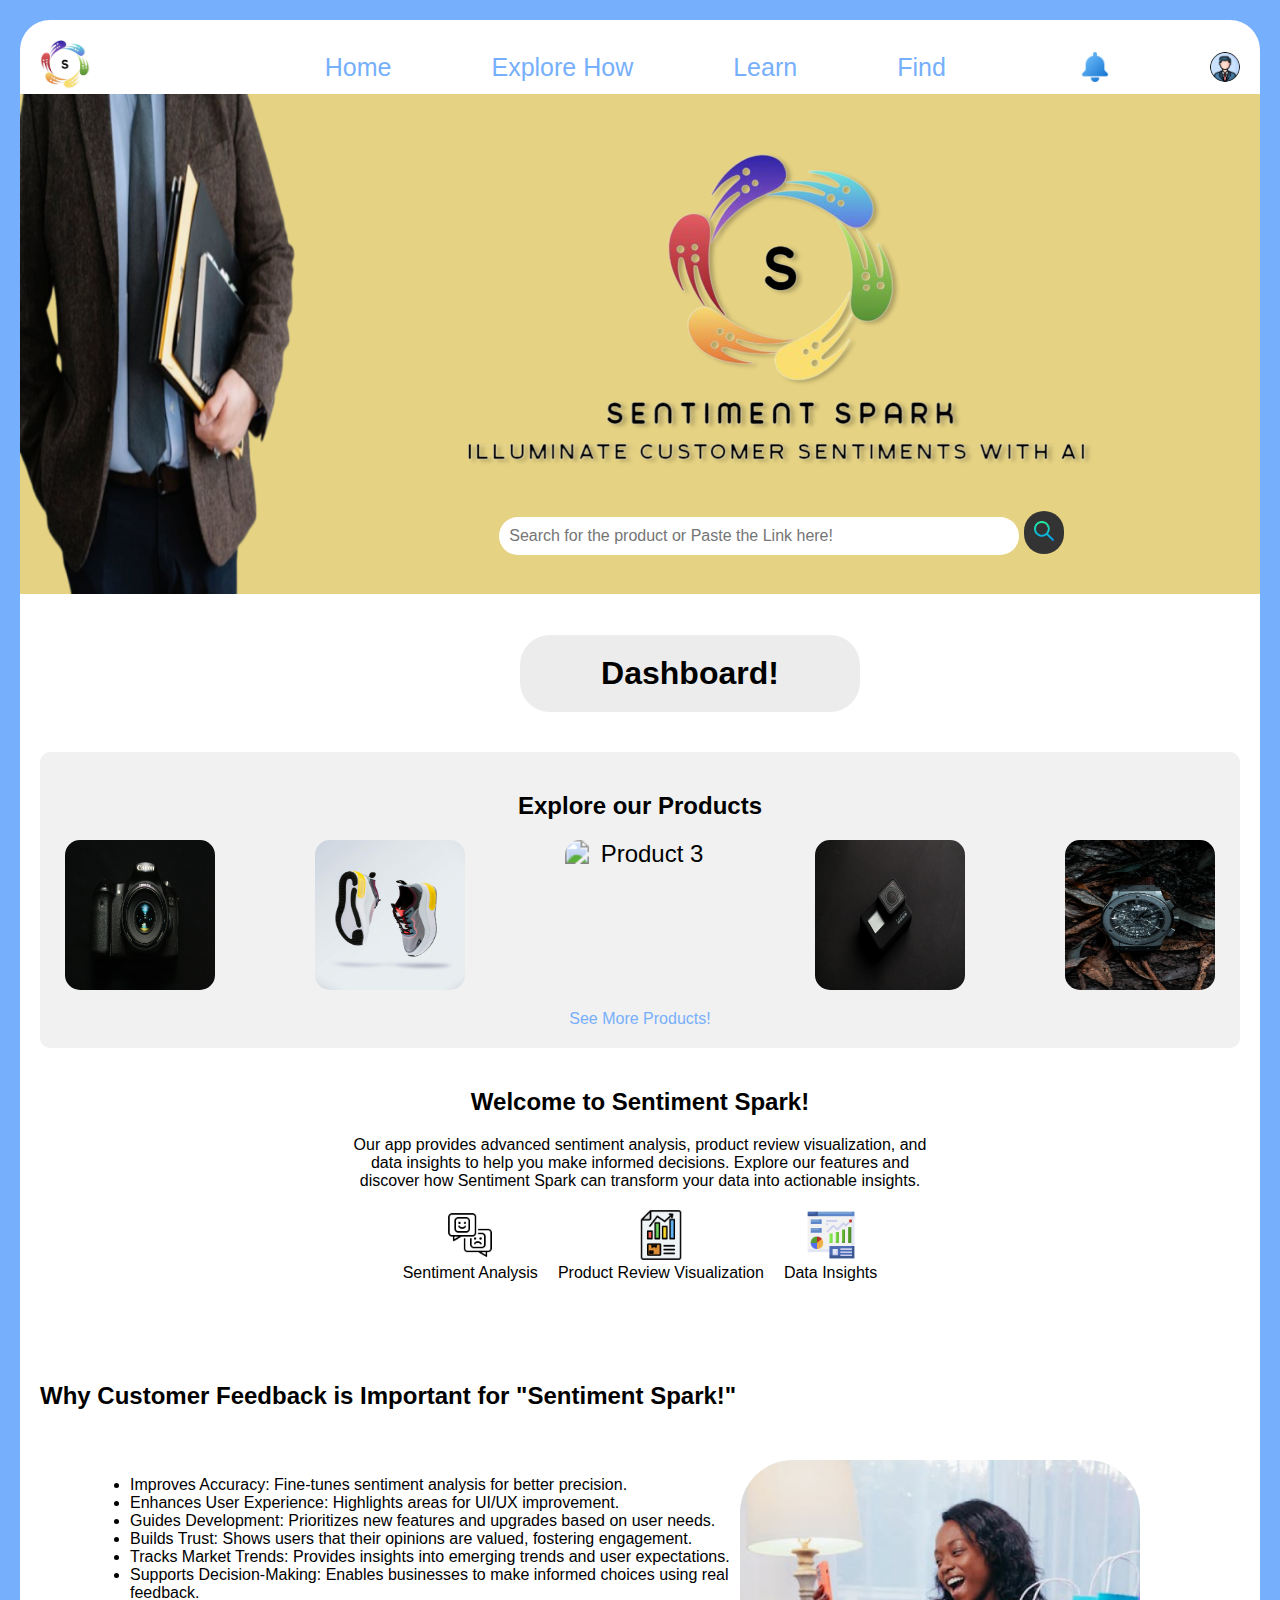
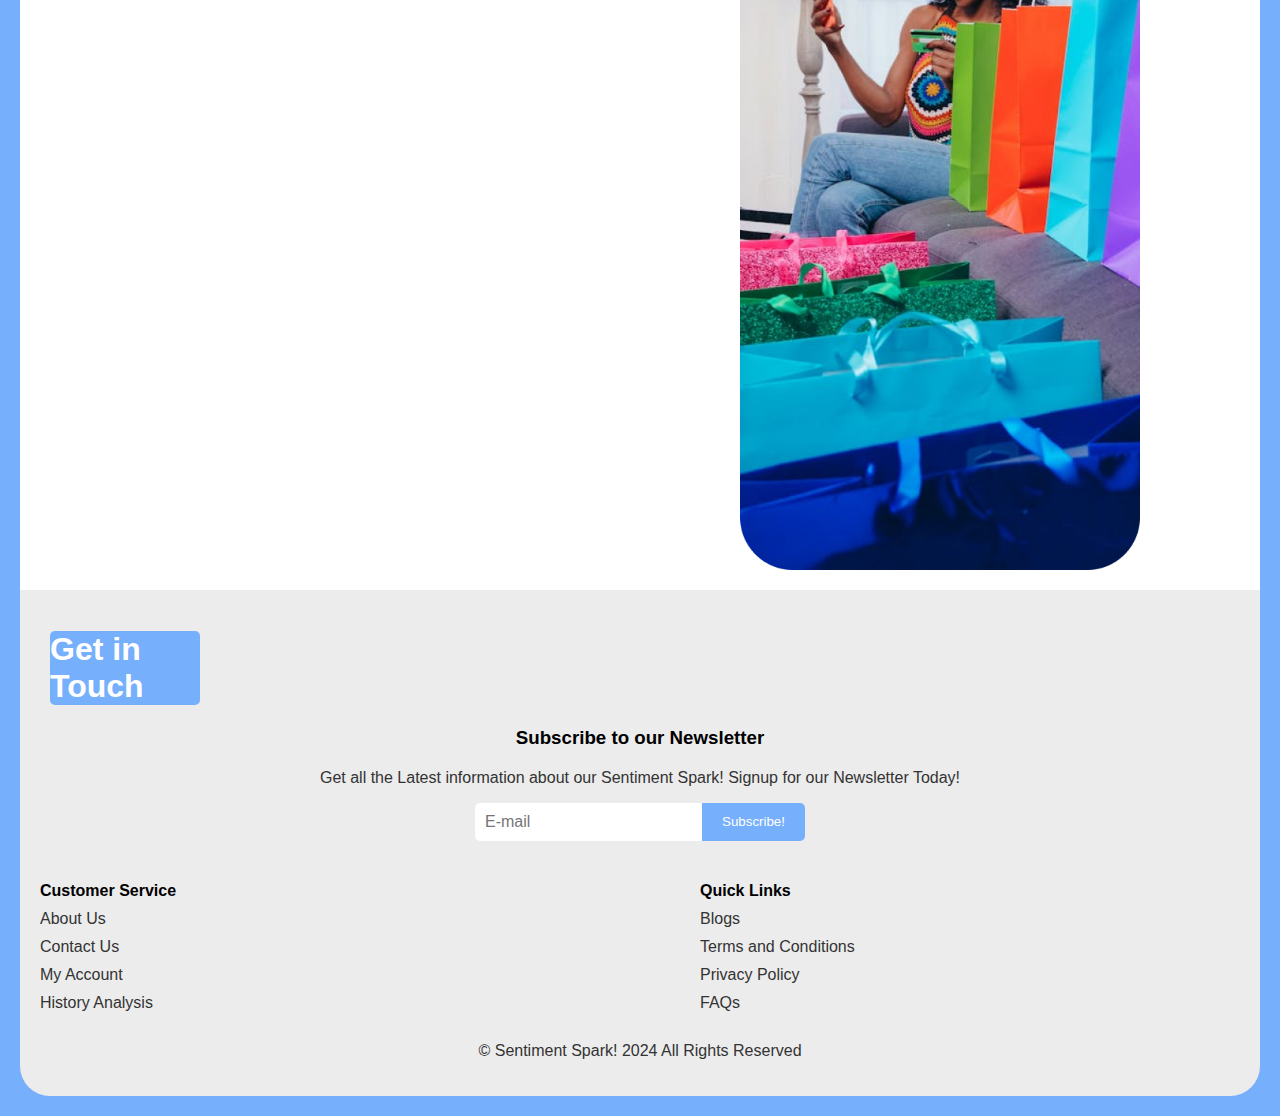
==== home.html @ 4e66d576 "Home page added draft 1" ====
<!DOCTYPE html>
<html lang="en">
<head>
    <meta charset="UTF-8">
    <meta name="viewport" content="width=device-width, initial-scale=1.0">
    <title>Sentiment Spark</title>
    <link rel="stylesheet" href="css/homeStyle.css">
</head>
<body>
    <div class="outer-container">
        <header>
            <nav>
                <div class="logo">
                    <img src="img/logoSmall.png" alt="Sentiment Spark Logo">
                </div>
                <ul>
                    <li><a href="#">Home</a></li>
                    <li><a href="#">Explore How</a></li>
                    <li><a href="#">Learn</a></li>
                    <li><a href="#">Find</a></li>
                </ul>
                <div class="nav-icons">
                    <img src="img/notificationIcon.png" alt="Notification Icon" class="notification-icon">
                    <img src="img/profileIcon.png" alt="Profile Icon" class="profile-icon">
                </div>
            </nav>
            <div class="header-content">
                <div class="header-content-left">
                    <img src="img/manIcon.png" alt="Man Icon" class="man-icon">
                </div>
                <div class="header-content-center">
                    <img src="img/logo.png" alt="Header Image" class="header-image">
                    <div class="search-box">
                        <input type="text" placeholder="Search for the product or Paste the Link here!">
                        <button type="submit"><img src="img/searchIcon.png" alt="Search"></button>
                    </div>
                </div>
            </div>
        </header>
        

        <main>

            <section class="dashboard">
                <h1>Dashboard!</h1>
            </section>
            <section class="explore-products">
                <h2>Explore our Products</h2>
                <div class="products">
                    <img src="img/product1.png" alt="Product 1">
                    <img src="img/product2.png" alt="Product 2">
                    <img src="img/product3.png" alt="Product 3">
                    <img src="img/product4.png" alt="Product 4">
                    <img src="img/product5.png" alt="Product 5">
                </div>
                <a href="#">See More Products!</a>
            </section>

            <section class="welcome">
                <h2>Welcome to Sentiment Spark!</h2>
                <p>Our app provides advanced sentiment analysis, product review visualization, and data insights to help you make informed decisions. Explore our features and discover how Sentiment Spark can transform your data into actionable insights.</p>
                <div class="features">
                    <div class="feature">
                        <img src="img/SentimentAnalysisIcon.png" alt="Sentiment Analysis">
                        <p>Sentiment Analysis</p>
                    </div>
                    <div class="feature">
                        <img src="img/VisualizationIcon.png" alt="Product Review Visualization">
                        <p>Product Review Visualization</p>
                    </div>
                    <div class="feature">
                        <img src="img/DataInsightsIcons.png" alt="Data Insights">
                        <p>Data Insights</p>
                    </div>
                </div>
            </section>
            <section class="feedback">
                <h2>Why Customer Feedback is Important for "Sentiment Spark!"</h2>
                <div class="feedback-content">
                    <ul>
                        <li>Improves Accuracy: Fine-tunes sentiment analysis for better precision.</li>
                        <li>Enhances User Experience: Highlights areas for UI/UX improvement.</li>
                        <li>Guides Development: Prioritizes new features and upgrades based on user needs.</li>
                        <li>Builds Trust: Shows users that their opinions are valued, fostering engagement.</li>
                        <li>Tracks Market Trends: Provides insights into emerging trends and user expectations.</li>
                        <li>Supports Decision-Making: Enables businesses to make informed choices using real feedback.</li>
                    </ul>
                    <img src="img/FeedbackImage.png" alt="Feedback Image" class="feedback-image">
                </div>
            </section>
            


        </main>

        <footer>
            <section class="contact">
                <h1>Get in Touch</h1>
            </section>
            <div class="subscribe">
                <h3>Subscribe to our Newsletter</h3>
                <p>Get all the Latest information about our Sentiment Spark! Signup for our Newsletter Today!</p>
                <form>
                    <input type="email" placeholder="E-mail">
                    <button type="submit">Subscribe!</button>
                </form>
            </div>
            <div class="footer-links">
                <div class="customer-service">
                    <h4>Customer Service</h4>
                    <ul>
                        <li><a href="#">About Us</a></li>
                        <li><a href="#">Contact Us</a></li>
                        <li><a href="#">My Account</a></li>
                        <li><a href="#">History Analysis</a></li>
                    </ul>
                </div>
                <div class="quick-links">
                    <h4>Quick Links</h4>
                    <ul>
                        <li><a href="#">Blogs</a></li>
                        <li><a href="#">Terms and Conditions</a></li>
                        <li><a href="#">Privacy Policy</a></li>
                        <li><a href="#">FAQs</a></li>
                    </ul>
                </div>
            </div>
            <p>&copy; Sentiment Spark! 2024 All Rights Reserved</p>
        </footer>
    </div>
    <script src="css/homeStyle.css"></script>
</body>
</html>
---- css/homeStyle.css ----
body {
    font-family: Arial, sans-serif;
    margin: 0;
    padding: 0;
    background-color: #f9f9f9;
}

.outer-container {
    background-color: #76affb;
    padding: 20px;
}

header {
    background-color: #ffffff; 
    padding-top: 20px;
    border-radius: 30px;
}

nav {
    display: flex;
    justify-content: space-between;
    align-items: center;
    max-width: 1200px;
    margin: 0 auto;
    padding: 0 20px;
}

nav .logo img {
    max-height: 50px; 
}

nav ul {
    list-style: none;
    display: flex;
    margin: 0;
    padding: 0;
}

nav ul li {
    margin-left: 100px;
}

nav ul li a {
    text-decoration: none;
    color: #76affb; 
    font-size: 25px;
}

.nav-icons {
    display: flex;
    align-items: center;
}

.notification-icon {
    width: 30px;
    height: 30px;
    margin-right: 100px;
}

.profile-icon {
    width: 30px;
    height: 30px;
    border-radius: 50%;
}
.header-content {
    background-color: #e5d283; 
    padding: 0px;
    text-align: center;
    display: flex;
    align-items: center;
    justify-content: space-between;
}

.header-content-left {
    display: flex;
    align-items: center;
}

.man-icon {
    width: 100%;; 
    height: 500px; 
}

.header-image {
    max-width: 100%;
    height: auto;

}

.search-box {
    display:contents;
    align-items: center;
    margin-top: 20px;
}

.search-box input {
    padding: 10px;
    font-size: 16px;
    border: none;
    border-radius: 30px;
    width: 500px; 
}

.search-box button {
    background-color: #333;
    border: none;
    padding: 10px;
    border-radius: 30px;
}

.search-box button img {
    width: 20px;
    height: 20px;
}

main {
    background-color: #fff;
    padding: 20px;
}

.dashboard h1 {
    background-color: #ececec;
    padding: 20px;
    border-radius: 30px;
    text-align:center;
    width: 300px;
    margin-left: 40%;
}

.explore-products {
    text-align: center;
    margin-top: 40px;
    background-color: #f1f1f1;
    padding: 20px;
    border-radius: 10px;
}

.explore-products h2 {
    margin-bottom: 20px;
}

.explore-products .products {
    display: flex;
    justify-content: center;
    gap: 100px;
}

.explore-products .products img {
    width: 100px;
    height: 100px;
    border-radius: 10px;
    zoom: 150%;
}

.explore-products a {
    display: block;
    margin-top: 20px;
    color: #76affb;
    text-decoration: none;
}

.welcome {
    text-align: center;
    margin-top: 40px;
}

.welcome h2 {
    margin-bottom: 20px;
}

.welcome p {
    max-width: 600px;
    margin: 0 auto;
}

.features {
    display: flex;
    justify-content: center;
    gap: 20px;
    margin-top: 20px;
}

.features .feature {
    text-align: center;
}

.features .feature img {
    width: 50px;
    height: 50px;
}

.feedback h2{
    margin-top: 100px;
    justify-content: space-between;
}

.feedback-content {
    display: flex;
    justify-content: space-between;
    align-items: flex-start;
    margin-top: 50px;
    margin-left: 50px;
}

.feedback-text {
    max-width: 50%;
}

.feedback-text ul {
    list-style: decimal;
    padding: 0;
    margin: 0;
}

.feedback-image {
    max-width: 400px;
    height: auto;
    border-radius: 10px;
    margin-right: 100px;
}


footer {
    background-color: #ececec;
    padding: 20px 0;
    margin-top: 0px;
    border-radius: 0 0 30px 30px;
}

.contact {
    margin-left: 30px;
    width: 150px;
    margin-top: 0px;
}

.contact h1 {
    padding: 0;
    background-color: #76affb;
    border: none;
    color: #fff;
    border-radius: 5px;
}

footer .subscribe {
    text-align: center;
}

footer .subscribe form {
    display: flex;
    justify-content: center;
    margin-top: 10px;
}

footer .subscribe form input {
    padding: 10px;
    font-size: 16px;
    border: none;
    border-radius: 5px 0 0 5px;
}

footer .subscribe form button {
    padding: 10px 20px;
    background-color: #76affb;
    border: none;
    color: #fff;
    border-radius: 0 5px 5px 0;
    cursor: pointer;
}

footer .footer-links {
    display: flex;
    justify-content: space-between;
    max-width: 1200px;
    margin: 20px auto 0;
    padding: 0 20px;
}

footer .footer-links .customer-service,
footer .footer-links .quick-links {
    width: 45%;
}

footer .footer-links h4 {
    margin-bottom: 10px;
}

footer .footer-links ul {
    list-style: none;
    padding: 0;
    margin: 0;
}

footer .footer-links ul li {
    margin-bottom: 10px;
}

footer .footer-links ul li a {
    text-decoration: none;
    color: #333;
}

footer p {
    text-align: center;
    margin-top: 20px;
    color: #333;
}
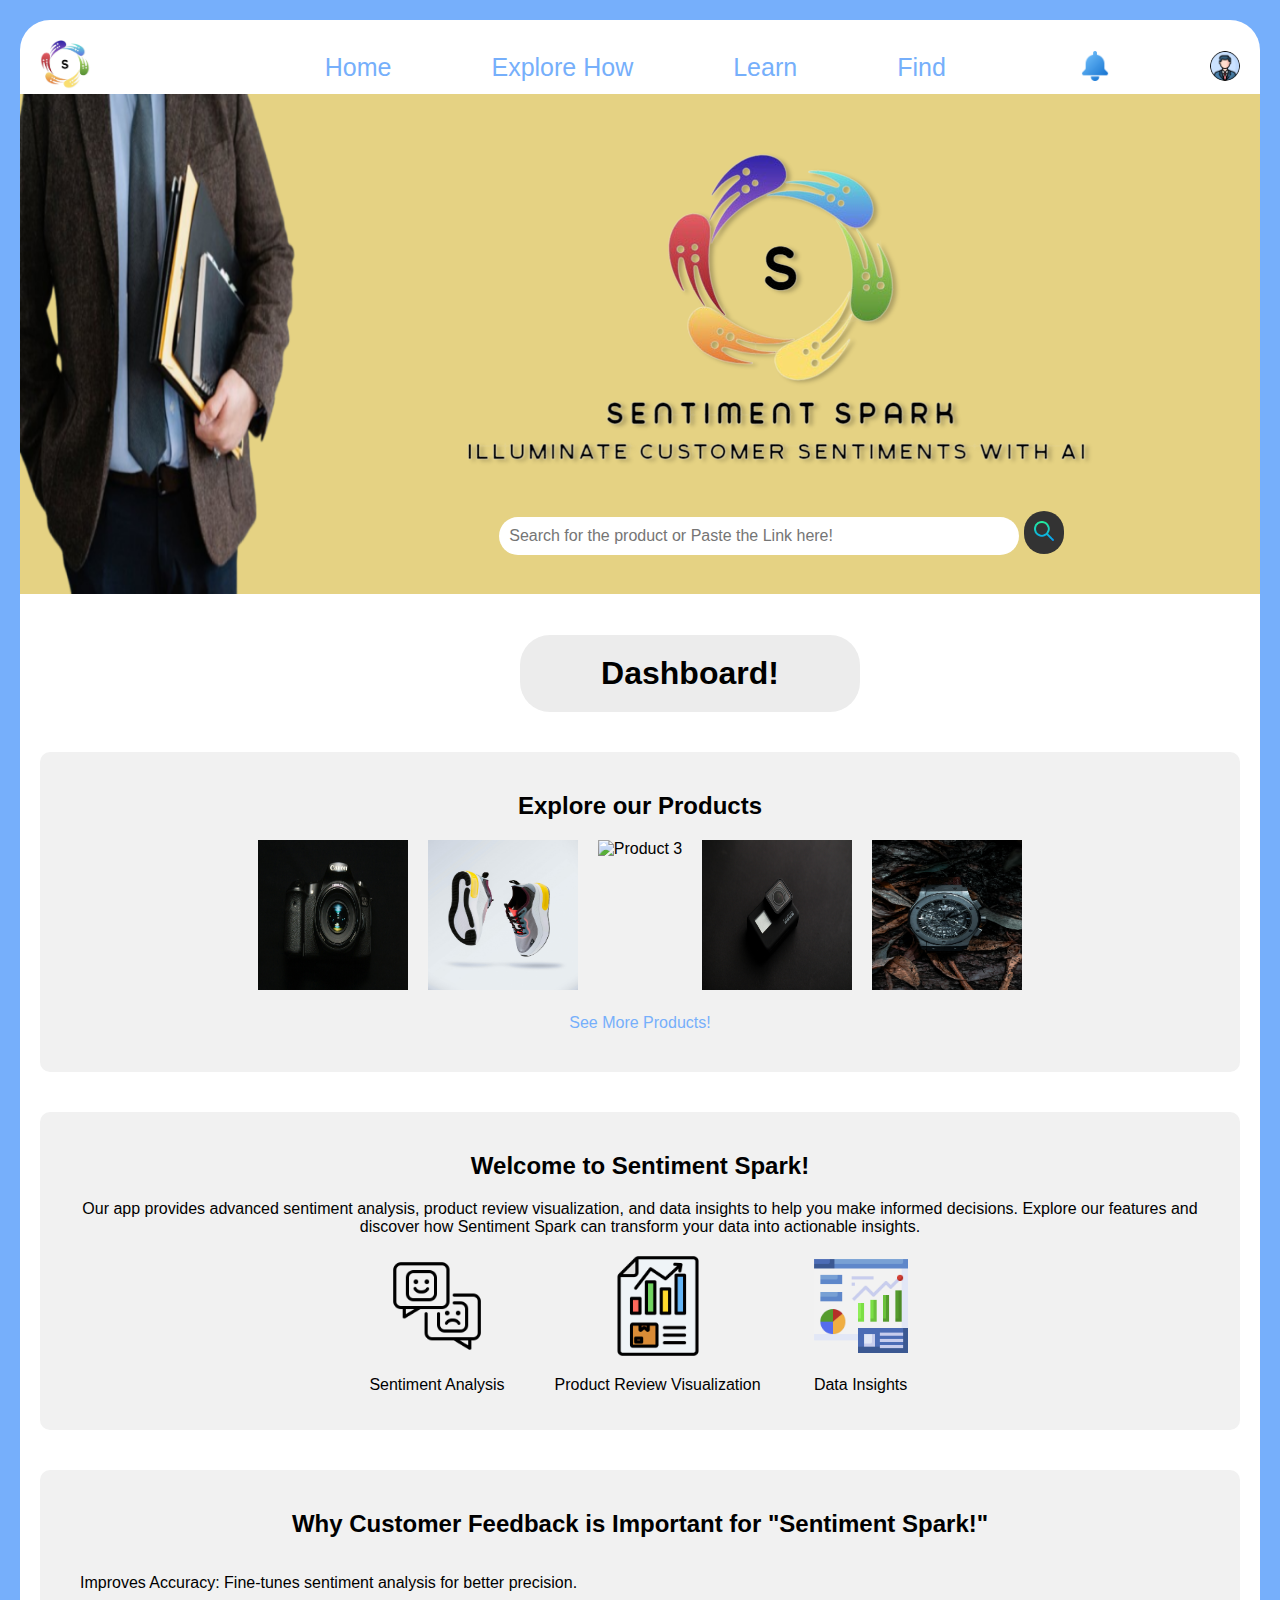
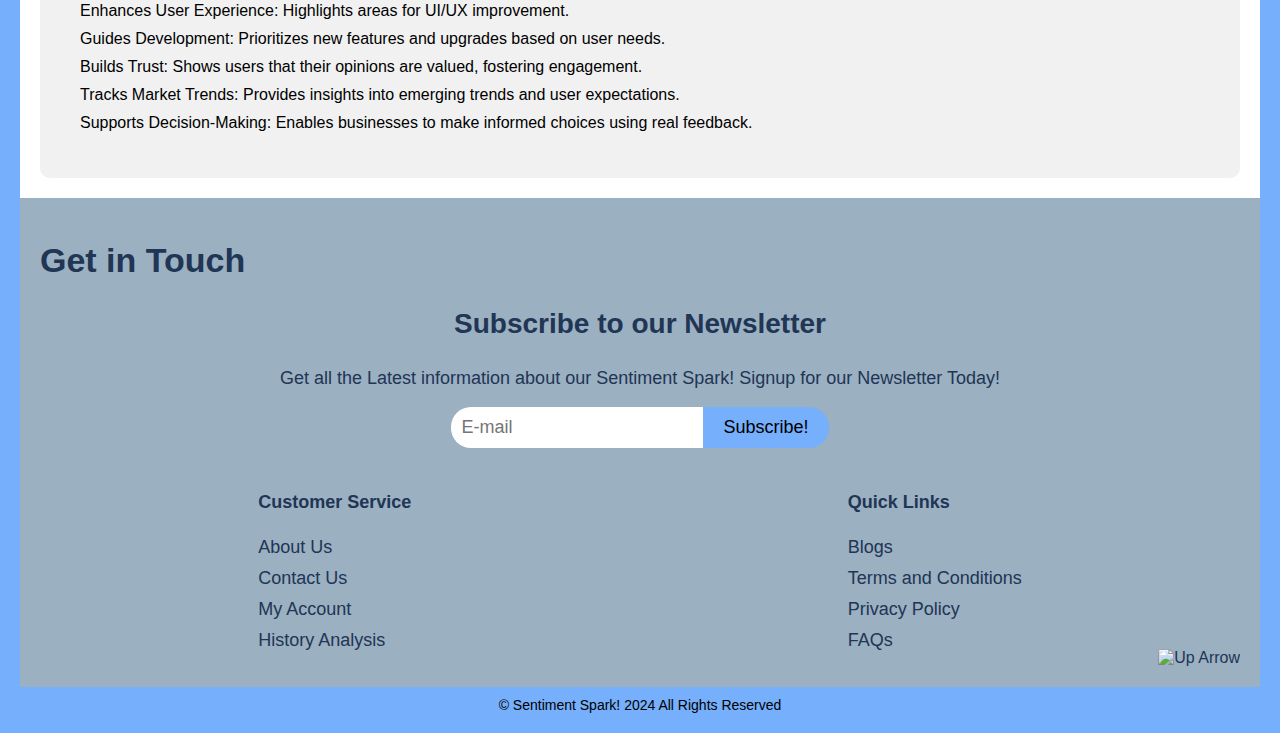
==== commit 0161fcf2: "modified home page final" ====
--- a/home.html
+++ b/home.html
@@ -20,8 +20,12 @@
                     <li><a href="#">Find</a></li>
                 </ul>
                 <div class="nav-icons">
-                    <img src="img/notificationIcon.png" alt="Notification Icon" class="notification-icon">
-                    <img src="img/profileIcon.png" alt="Profile Icon" class="profile-icon">
+                    <button class="icon-button" id="notificationButton">
+                        <img src="img/notificationIcon.png" alt="Notification Icon" class="notification-icon">
+                    </button>
+                    <button class="icon-button" id="profileButton">
+                        <img src="img/profileIcon.png" alt="Profile Icon" class="profile-icon">
+                    </button>
                 </div>
             </nav>
             <div class="header-content">
@@ -37,38 +41,46 @@
                 </div>
             </div>
         </header>
-        
-
         <main>
-
             <section class="dashboard">
                 <h1>Dashboard!</h1>
             </section>
             <section class="explore-products">
                 <h2>Explore our Products</h2>
                 <div class="products">
-                    <img src="img/product1.png" alt="Product 1">
-                    <img src="img/product2.png" alt="Product 2">
-                    <img src="img/product3.png" alt="Product 3">
-                    <img src="img/product4.png" alt="Product 4">
-                    <img src="img/product5.png" alt="Product 5">
+                    <div class="product" data-page="/home2.html">
+                        <img src="img/product1.png" alt="Product 1">
+                    </div>
+                    <div class="product" data-page="/home2.html">
+                        <img src="img/product2.png" alt="Product 2">
+                    </div>
+                    <div class="product" data-page="/home2.html">
+                        <img src="img/product3.png" alt="Product 3">
+                    </div>
+                    <div class="product" data-page="/home2.html">
+                        <img src="img/product4.png" alt="Product 4">
+                    </div>
+                    <div class="product" data-page="/home2.html">
+                        <img src="img/product5.png" alt="Product 5">
+                    </div>
                 </div>
-                <a href="#">See More Products!</a>
+                <a href="/home2.html" id="seeMoreProducts">See More Products!</a>
+                <div class="additional-products" id="additionalProducts"></div>
             </section>
-
+            
             <section class="welcome">
                 <h2>Welcome to Sentiment Spark!</h2>
                 <p>Our app provides advanced sentiment analysis, product review visualization, and data insights to help you make informed decisions. Explore our features and discover how Sentiment Spark can transform your data into actionable insights.</p>
                 <div class="features">
-                    <div class="feature">
+                    <div class="feature" data-page="sentimentAnalysis.html">
                         <img src="img/SentimentAnalysisIcon.png" alt="Sentiment Analysis">
                         <p>Sentiment Analysis</p>
                     </div>
-                    <div class="feature">
+                    <div class="feature" data-page="visualization.html">
                         <img src="img/VisualizationIcon.png" alt="Product Review Visualization">
                         <p>Product Review Visualization</p>
                     </div>
-                    <div class="feature">
+                    <div class="feature" data-page="dataInsights.html">
                         <img src="img/DataInsightsIcons.png" alt="Data Insights">
                         <p>Data Insights</p>
                     </div>
@@ -85,14 +97,9 @@
                         <li>Tracks Market Trends: Provides insights into emerging trends and user expectations.</li>
                         <li>Supports Decision-Making: Enables businesses to make informed choices using real feedback.</li>
                     </ul>
-                    <img src="img/FeedbackImage.png" alt="Feedback Image" class="feedback-image">
                 </div>
             </section>
-            
-
-
         </main>
-
         <footer>
             <section class="contact">
                 <h1>Get in Touch</h1>
@@ -125,9 +132,14 @@
                     </ul>
                 </div>
             </div>
+            <div class="up-arrow">
+                <img src="img/upArrow.png" alt="Up Arrow">
+            </div>
+        </footer>
+        <div class="copyright">
             <p>&copy; Sentiment Spark! 2024 All Rights Reserved</p>
-        </footer>
+        </div>
     </div>
-    <script src="css/homeStyle.css"></script>
+    <script src="js/homeScript.js"></script>
 </body>
 </html>
--- a/css/homeStyle.css
+++ b/css/homeStyle.css
@@ -77,18 +77,17 @@
 }
 
 .man-icon {
-    width: 100%;; 
+    width: 100%; 
     height: 500px; 
 }
 
 .header-image {
     max-width: 100%;
     height: auto;
-
 }
 
 .search-box {
-    display:contents;
+    display: contents;
     align-items: center;
     margin-top: 20px;
 }
@@ -122,7 +121,7 @@
     background-color: #ececec;
     padding: 20px;
     border-radius: 30px;
-    text-align:center;
+    text-align: center;
     width: 300px;
     margin-left: 40%;
 }
@@ -142,152 +141,158 @@
 .explore-products .products {
     display: flex;
     justify-content: center;
-    gap: 100px;
-}
-
-.explore-products .products img {
+    gap: 20px;
+    flex-wrap: wrap;
+}
+
+.explore-products .product img {
+    width: 150px;
+    height: 150px;
+}
+
+.explore-products a {
+    display: block;
+    margin-top: 20px;
+    text-decoration: none;
+    color: #76affb; 
+}
+
+.additional-products {
+    display: none; /* Initially hidden */
+    display: flex;
+    flex-wrap: wrap;
+    gap: 20px;
+    justify-content: center;
+    margin-top: 20px;
+}
+
+.additional-products img {
+    width: 150px;
+    height: 150px;
+}
+.welcome {
+    margin-top: 40px;
+    background-color: #f1f1f1;
+    padding: 20px;
+    border-radius: 10px;
+    text-align: center;
+}
+
+.welcome .features {
+    display: flex;
+    justify-content: center;
+    gap: 50px;
+    margin-top: 20px;
+}
+
+.welcome .feature {
+    text-align: center;
+}
+
+.welcome .feature img {
     width: 100px;
     height: 100px;
+}
+
+.feedback {
+    margin-top: 40px;
+    background-color: #f1f1f1;
+    padding: 20px;
     border-radius: 10px;
-    zoom: 150%;
-}
-
-.explore-products a {
-    display: block;
-    margin-top: 20px;
-    color: #76affb;
-    text-decoration: none;
-}
-
-.welcome {
-    text-align: center;
-    margin-top: 40px;
-}
-
-.welcome h2 {
-    margin-bottom: 20px;
-}
-
-.welcome p {
-    max-width: 600px;
-    margin: 0 auto;
-}
-
-.features {
-    display: flex;
-    justify-content: center;
-    gap: 20px;
-    margin-top: 20px;
-}
-
-.features .feature {
-    text-align: center;
-}
-
-.features .feature img {
-    width: 50px;
-    height: 50px;
-}
-
-.feedback h2{
-    margin-top: 100px;
+}
+
+.feedback h2 {
+    text-align: center;
+}
+
+.feedback-content {
+    display: flex;
     justify-content: space-between;
-}
-
-.feedback-content {
-    display: flex;
-    justify-content: space-between;
-    align-items: flex-start;
-    margin-top: 50px;
-    margin-left: 50px;
-}
-
-.feedback-text {
-    max-width: 50%;
-}
-
-.feedback-text ul {
-    list-style: decimal;
-    padding: 0;
-    margin: 0;
-}
-
-.feedback-image {
-    max-width: 400px;
-    height: auto;
-    border-radius: 10px;
-    margin-right: 100px;
+    align-items: center;
+    margin-top: 20px;
+}
+
+.feedback-content ul {
+    flex: 1;
+    list-style: none;
+    padding: 0;
+}
+
+.feedback-content ul li {
+    margin-bottom: 10px;
+    padding-left: 20px;
 }
 
 
 footer {
-    background-color: #ececec;
-    padding: 20px 0;
-    margin-top: 0px;
-    border-radius: 0 0 30px 30px;
-}
-
-.contact {
-    margin-left: 30px;
-    width: 150px;
-    margin-top: 0px;
-}
-
-.contact h1 {
-    padding: 0;
+    background-color: #9BB0C1;
+    color: #213555;
+    padding: 20px;
+    text-align: center;
+    position: relative;
+}
+
+footer h1 {
+    font-size: 34px;
+    text-align: left;
+
+}
+
+footer .subscribe {
+    margin-top: 20px;
+}
+
+footer .subscribe h3 {
+    font-size: 28px;
+}
+
+footer .subscribe p {
+    font-size: 18px;
+    color: #213555;
+}
+
+footer .subscribe form {
+    display: flex;
+    justify-content: center;
+    align-items: center;
+    margin-top: 10px;
+}
+
+footer .subscribe input[type="email"] {
+    padding: 10px;
+    font-size: 18px;
+    border: none;
+    border-radius: 20px 0 0 20px;
+    outline: none;
+}
+
+footer .subscribe button {
+    padding: 10px 20px;
+    font-size: 18px;
     background-color: #76affb;
-    border: none;
-    color: #fff;
-    border-radius: 5px;
-}
-
-footer .subscribe {
-    text-align: center;
-}
-
-footer .subscribe form {
-    display: flex;
-    justify-content: center;
-    margin-top: 10px;
-}
-
-footer .subscribe form input {
-    padding: 10px;
-    font-size: 16px;
-    border: none;
-    border-radius: 5px 0 0 5px;
-}
-
-footer .subscribe form button {
-    padding: 10px 20px;
-    background-color: #76affb;
-    border: none;
-    color: #fff;
-    border-radius: 0 5px 5px 0;
+    color: 213555;
+    border: none;
+    border-radius: 0 20px 20px 0;
     cursor: pointer;
 }
 
 footer .footer-links {
     display: flex;
-    justify-content: space-between;
-    max-width: 1200px;
-    margin: 20px auto 0;
-    padding: 0 20px;
-}
-
-footer .footer-links .customer-service,
-footer .footer-links .quick-links {
-    width: 45%;
+    justify-content: space-around;
+    margin-top: 20px;
+}
+
+footer .footer-links div {
+    text-align: left;
 }
 
 footer .footer-links h4 {
-    margin-bottom: 10px;
+    font-size: 18px;
 }
 
 footer .footer-links ul {
     list-style: none;
     padding: 0;
-    margin: 0;
 }
 
 footer .footer-links ul li {
@@ -295,12 +300,98 @@
 }
 
 footer .footer-links ul li a {
+    color: #213555;
     text-decoration: none;
-    color: #333;
+    font-size: 18px;
+}
+
+footer .up-arrow {
+    position: absolute;
+    bottom: 20px;
+    right: 20px;
+}
+
+footer .up-arrow img {
+    width: 40px;
+    height: 40px;
 }
 
 footer p {
-    text-align: center;
-    margin-top: 20px;
-    color: #333;
-}
+    margin-top: 20px;
+    font-size: 14px;
+    display: flex;
+    justify-content: center;
+    align-items: center;
+}
+
+.copyright p {
+    font-size: 14px;
+    display: flex;
+    justify-content: center;
+    align-items: center;
+    margin: 0 0 0 0;
+    padding-top: 10px;
+}
+
+.product, .feature {
+    display: inline-block;
+    text-align: center;
+    cursor: pointer;
+}
+
+.product img, .feature img {
+    width: 100px;
+    height: 100px;
+}
+
+.icon-button {
+    background: none;
+    border: none;
+    cursor: pointer;
+    padding: 0;
+}
+
+
+@media (max-width: 768px) {
+    nav ul {
+        flex-direction: column;
+        align-items: center;
+    }
+
+    nav ul li {
+        margin-left: 0;
+        margin-bottom: 10px;
+    }
+
+    .header-content {
+        flex-direction: column;
+    }
+
+    .explore-products .products {
+        gap: 10px;
+    }
+
+    .explore-products .product img,
+    .additional-products img,
+    .welcome .feature img {
+        width: 100px;
+        height: 100px;
+    }
+
+    .welcome .features {
+        gap: 10px;
+    }
+
+    .feedback-content ul {
+        padding-left: 10px;
+    }
+
+    .footer-links {
+        flex-direction: column;
+        align-items: center;
+    }
+
+    .footer-links div {
+        margin-bottom: 20px;
+    }
+}